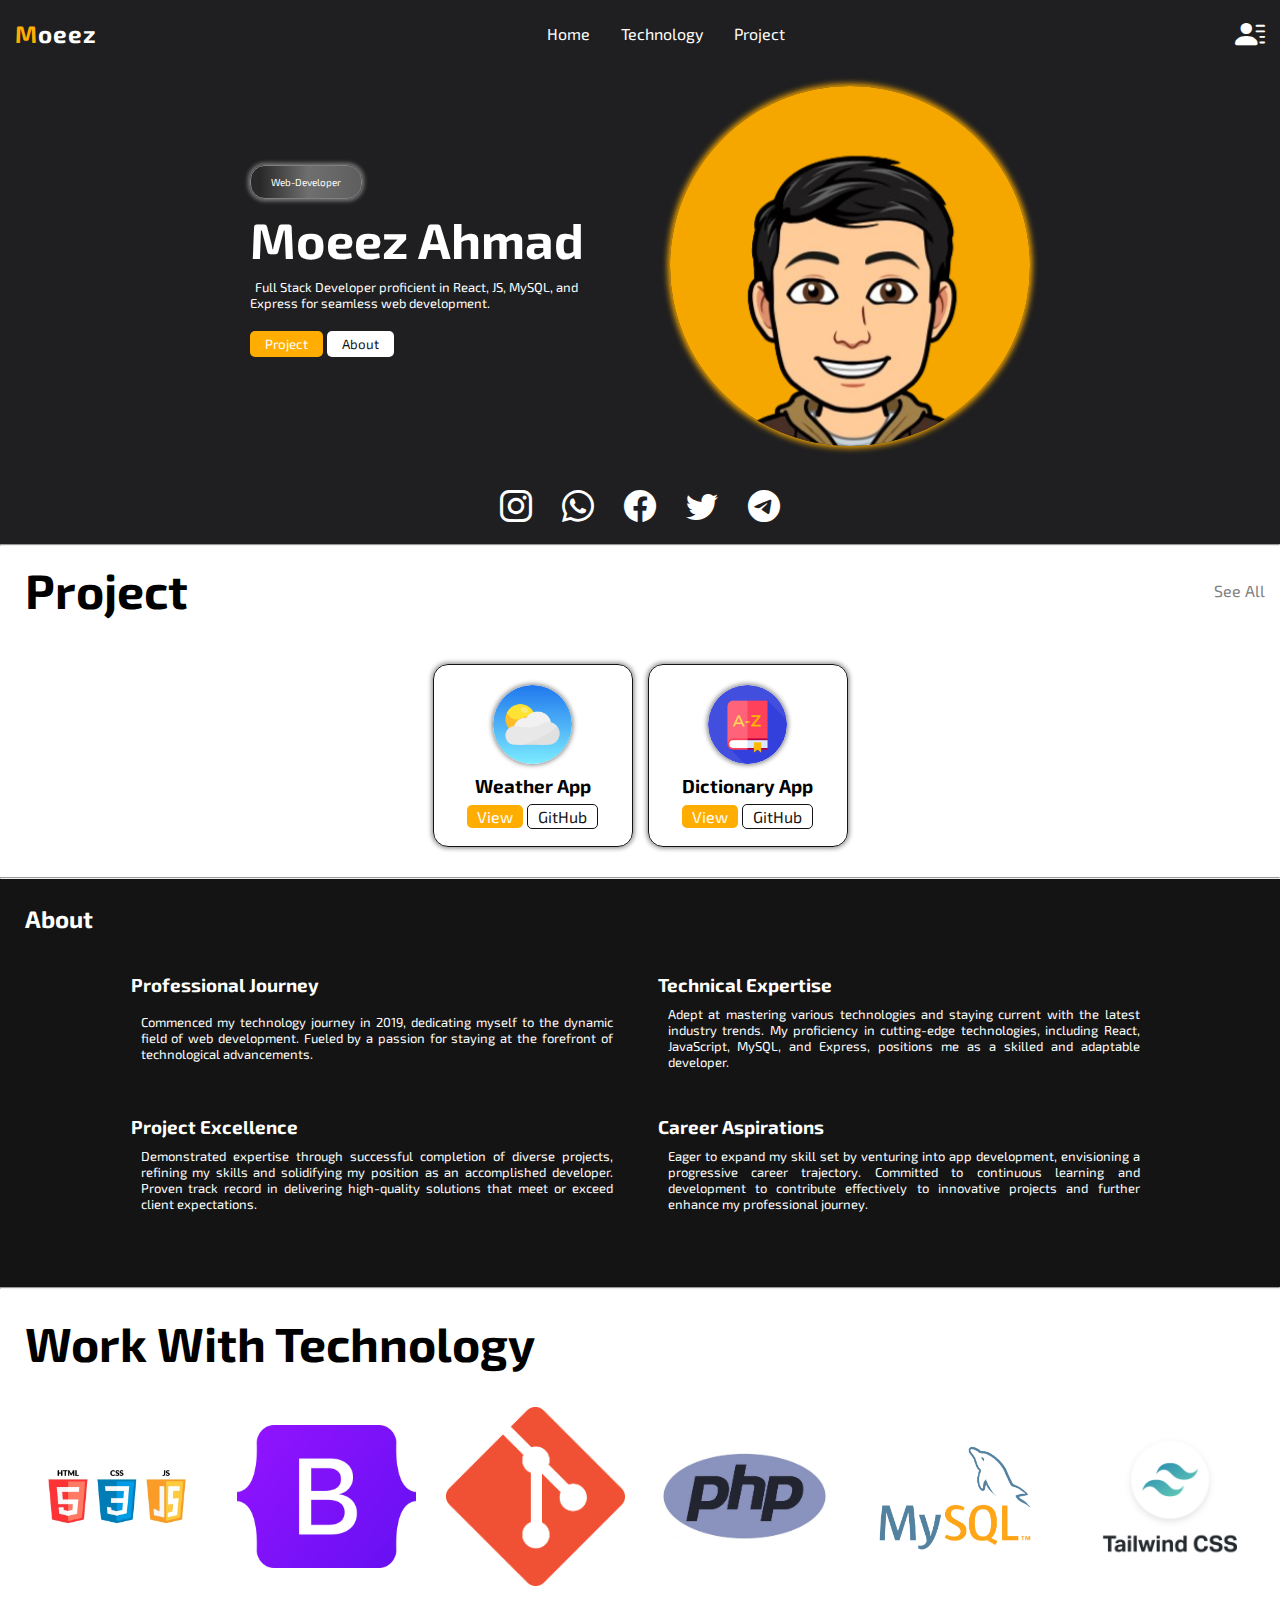
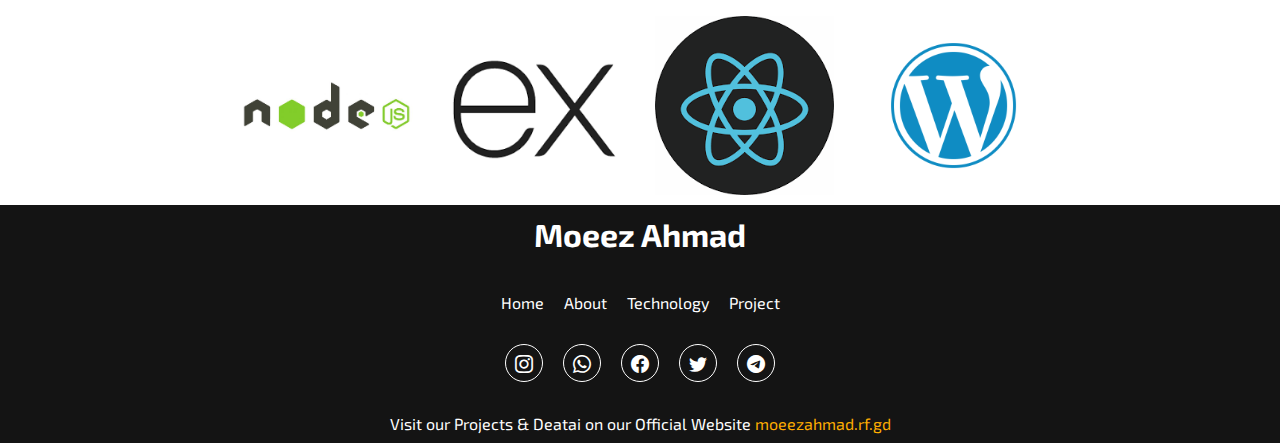
==== index.html @ 416e722a "with 2 project" ====
<!DOCTYPE html>
<html lang="en">

<head>
    <meta charset="UTF-8">
    <meta name="viewport" content="width=device-width, initial-scale=1.0">
    <title>Moeez Ahmad</title>
    <link rel="stylesheet" href="css/style.css">
    <link rel="stylesheet" href="css/about.css">
    <link rel="stylesheet" href="css/navbar.css">
    <link rel="stylesheet" href="css/footer.css">
    <link rel="stylesheet" href="css/technology.css">
    <link rel="stylesheet" href="css/project.css">
    <link rel="stylesheet" href="https://cdn.jsdelivr.net/npm/bootstrap-icons@1.11.3/font/bootstrap-icons.min.css">
</head>

<body oncontextmenu="return false">
    <section id="home">
        <nav>
            <h2><span class="yello-text">M</span><span>oeez</span></h2>

            <ul id="option">
                <a href="#section1">Home</a>
                <a href="#technology">Technology</a>
                <a href="#project">Project</a>
            </ul>


            <div id="option-box">
                <input type="checkbox" id="hidden" style="display: none;">
                <label for="hidden"><i id="logo" class="bi bi-person-lines-fill" for="hidden"></i></label>
                <ul id="social-link">
                    <li><a href="https://www.instagram.com/its_moeez_ahmad/"><i class="bi bi-instagram"></i></a></li>
                    <li><a href="https://api.whatsapp.com/send?phone=923259491349"><i class="bi bi-whatsapp"></i></a>
                    </li>
                    <li><a href="https://www.facebook.com/moeez643"><i class="bi bi-facebook"></i></a></li>
                    <li><a href="https://twitter.com/moeez_ahmadd"><i class="bi bi-twitter"></i></a></li>
                    <li><a href="https://t.me/its_moeez_ahmad"><i class="bi bi-telegram"></i></a></li>
                </ul>

                <div id="menu-bar">
                    <input type="checkbox" id="menu" style="display: none;">
                    <label for="menu"><i id="menu-logo" class="bi bi-list" for="menu"></i></label>
                    <ul id="option2">
                        <li>Home</li>
                        <li>About</li>
                        <li>Project</li>
                    </ul>
                </div>
            </div>
        </nav>

        <section id="middle-section">
            <div id="middle-section-p1">
                <div id="details">
                    <span>Web-Developer</span>
                    <h1>Moeez Ahmad</h1>
                    <p>Full Stack Developer proficient in React, JS, MySQL, and Express for seamless web development.
                    </p>
                    <div>
                        <button id="project-btn">Project</button>
                        <button id="about-btn">About</button>
                    </div>
                </div>
            </div>
            <div>
                <img src="avatar.png" alt="">
            </div>
        </section>

        <section id="link-section">
            <ul>
                <li><a href="https://www.instagram.com/its_moeez_ahmad/"><i class="bi bi-instagram"></i></a></li>
                <li><a href="https://api.whatsapp.com/send?phone=923259491349"><i class="bi bi-whatsapp"></i></a></li>
                <li><a href="https://www.facebook.com/moeez643"><i class="bi bi-facebook"></i></a></li>
                <li><a href="https://twitter.com/moeez_ahmadd"><i class="bi bi-twitter"></i></a></li>
                <li><a href="https://t.me/its_moeez_ahmad"><i class="bi bi-telegram"></i></a></li>
            </ul>
        </section>
    </section>
    <hr>
    <section id="project">
        <div id="project-top">
            <h1 id="project-text">Project</h1>
            <a href="project.html" style="font-size: 1rem;">See All</a>
        </div>
        <div id="project-bottom">
            <!--cards-->

            <!-- <div class="card">
                <img src="project-img/weather.png" alt="">
                <h3>Weather App</h3>
                <div>
                    <button id="view">View</button>
                    <button id="github">GitHub</button>
                </div>
            </div> -->

            <!--/cards-->
            
        </div>
    </section>
    <hr>
    <section id="about">
        <h1>About</h1>
        <div id="project-bottom">
            <div>
                <h3>Professional Journey</h3>
                <p>Commenced my technology journey in 2019, dedicating myself to the dynamic field of web development.
                    Fueled by a passion for staying at the forefront of technological advancements.</p>
            </div>
            <div>
                <h3>Technical Expertise</h3>
                <p>Adept at mastering various technologies and staying current with the latest industry trends. My
                    proficiency in cutting-edge technologies, including React, JavaScript, MySQL, and Express, positions
                    me as a skilled and adaptable developer.</p>
            </div>
            <div>
                <h3>Project Excellence</h3>
                <p>Demonstrated expertise through successful completion of diverse projects, refining my skills and
                    solidifying my position as an accomplished developer. Proven track record in delivering high-quality
                    solutions that meet or exceed client expectations.</p>
            </div>
            <div>
                <h3>Career Aspirations</h3>
                <p>Eager to expand my skill set by venturing into app development, envisioning a progressive career
                    trajectory. Committed to continuous learning and development to contribute effectively to innovative
                    projects and further enhance my professional journey.</p>
            </div>
        </div>
        </div>

    </section>
    <hr>
    <section id="technology">
        <div id="technology-middle">
            <h1>Work With Technology</h1>
        </div>
        <div id="technology-bottom">
            <div> <img src="images/basic.png" alt=""> </div>
            <div> <img src="images/bootstrap.png" alt=""> </div>
            <div> <img src="images/git.png" alt=""> </div>
            <div> <img src="images/php.jpg" alt=""> </div>
            <div> <img src="images/MySQL.png" alt=""> </div>
            <div> <img src="images/tailwind.png" alt=""> </div>
            <div> <img src="images/nodejs.jpg" alt=""> </div>
            <div> <img src="images/e.jpg" alt=""> </div>
            <div> <img src="images/react.png" alt=""> </div>
            <div> <img src="images/WordPress.png" alt=""> </div>
        </div>
    </section>

    <footer>
        <h1>Moeez Ahmad</h1>
        <ul>
            <a href="#home">
                <li>Home</li>
            </a>
            <a href="#about">
                <li>About</li>
            </a>
            <a href="#technology">
                <li>Technology</li>
            </a>
            <a href="#project   ">
                <li>Project</li>
            </a>
        </ul>
        <ul>
            <li><a href="https://www.instagram.com/its_moeez_ahmad/"><i class="bi bi-instagram"></i></a></li>
            <li><a href="https://api.whatsapp.com/send?phone=923259491349"><i class="bi bi-whatsapp"></i></a></li>
            <li><a href="https://www.facebook.com/moeez643"><i class="bi bi-facebook"></i></a></li>
            <li><a href="https://twitter.com/moeez_ahmadd"><i class="bi bi-twitter"></i></a></li>
            <li><a href="https://t.me/its_moeez_ahmad"><i class="bi bi-telegram"></i></a></li>
        </ul>
        <div>
            <p>Visit our Projects & Deatai on our Official Website <a href="https://moeezahmad.rf.gd"
                    style="color: #ffae01;">moeezahmad.rf.gd</a></p>
        </div>
    </footer>
</body>
<script src="Script/script.js"></script>
<script src="Script/card.js"></script>

</html>
---- css/style.css ----
@import url("https://fonts.googleapis.com/css2?family=Exo+2&family=Sevillana&display=swap");

* {
  margin: 0;
  padding: 0;
  box-sizing: border-box;
  font-family: "Exo 2", sans-serif;
}
body {
  height: auto;
}
a {
  text-decoration: none;
  color: white;
}
.yello-text {
  color: #ffae01;
}

@import url("https://fonts.googleapis.com/css2?family=Exo+2&family=Sevillana&display=swap");

* {
  margin: 0;
  padding: 0;
  box-sizing: border-box;
  font-family: "Exo 2", sans-serif;
}
body {
  height: auto;
}
a {
  text-decoration: none;
  color: white;
}
.yello-text {
  color: #ffae01;
}

@import url("https://fonts.googleapis.com/css2?family=Exo+2&family=Sevillana&display=swap");

* {
  margin: 0;
  padding: 0;
  box-sizing: border-box;
  font-family: "Exo 2", sans-serif;
}
body {
  height: auto;
}
a {
  text-decoration: none;
  color: white;
}
.yello-text {
  color: #ffae01;
}

@import url("https://fonts.googleapis.com/css2?family=Exo+2&family=Sevillana&display=swap");

* {
  margin: 0;
  padding: 0;
  box-sizing: border-box;
  font-family: "Exo 2", sans-serif;
}
body {
  height: auto;
}
a {
  text-decoration: none;
  color: white;
}
.yello-text {
  color: #ffae01;
}
---- css/about.css ----
#about {
    background-color: #141414;
    color: white;
    padding: 25px;
  }
  #about h1 {
    font-size: 1.5rem;
  }
  #about > div {
    display: flex;
    flex-direction: row;
    flex-wrap: wrap;
  }
  
  #about > div > div {
    padding: 10px;
    display: flex;
    flex-wrap: wrap;
    width: 40vw;  
    border-radius: 10px;
    & p {
      padding: 10px;
      font-size: small;
      text-align: justify;
    }
  }
  
  
  @media (max-width:620px) {
      #about > div > div {
          width: 90vw;
      } 
       p{
          width: 90vh;
      }
  }
---- css/navbar.css ----
#home {
    background-color: #1f1f21;
    color: white;
    display: flex;
    flex-direction: column;
    justify-content: space-between;
    /* padding-bottom:5vh ; */
  }
  nav {
    display: flex;
    justify-content: space-between;
    padding: 15px;
    align-items: center;
    & h2 {
      letter-spacing: 1px;
    }
    #option {
      display: flex;
      margin: 0 15px;
      list-style: none;
      & a {
        margin: 0 10px;
        box-shadow: inset 0 0 0 0 #ffae01;
        color: white;
        padding: 3px 0.35rem;
        transition: color 0.3s ease-in-out, box-shadow 0.3s ease-in-out;
      }
      & a:hover {
        box-shadow: inset 100px 0 0 0 #ffae01;
        color: white;
        cursor: pointer;
      }
    }
  
    & div {
      color: white;
      font-size: 30px;
      #logo {
        transition: all 1s;
        display: inline-block;
        transform: rotate(0deg); /* Adjust as needed */
      }
      & ul {
        display: flex;
        transition: all 1s;
        position: absolute;
        right: 15px;
        gap: 10px;
        top: -400px;
        list-style: none;
  
        flex-direction: column;
        & li a {
          color: white;
          border-radius: 100px;
        }
        & li:hover {
          color: white;
          cursor: pointer;
          border-radius: 100px;
        }
      }
    }
  
    #menu-bar {
      & label {
        display: none;
        .bi {
          transform: rotate(0deg);
          display: block;
          transition: all 1s;
        }
      }
    }
  }
  #menu-bar #option2 {
    position: absolute;
    display: flex;
    flex-direction: column;
    top: -200px;
    font-size: medium;
    transition: all 0.5s;
  }
  @media (max-width: 450px) {
    nav {
      #option {
        display: none;
      }
      #option-box {
        display: flex;
        gap: 10px;
        #menu-bar {
          & label {
            display: block;
          }
        }
      }
    }
  }
  #middle-section {
    display: flex;
    flex-direction: row;
    justify-content: center;
    gap: 20px;
    flex-wrap: wrap-reverse;
  }
  #middle-section > div {
    width: 400px;
    height: 400px;
    padding: 20px;
    display: grid;
    place-items: center;
    justify-content: left;
    #details {
      display: flex;
      flex-direction: column;
      gap: 10px;
      & h1 {
        font-size: 50px;
      }
      & p {
        font-size: small;
        text-indent: 5px;
      }
      & span {
        border: 1px solid gray;
        align-self: flex-start;
        padding: 10px 20px;
        font-size: x-small;
        border-radius: 15px;
        background: rgb(41, 41, 41);
        background: linear-gradient(
          90deg,
          rgba(41, 41, 41, 1) 8%,
          rgba(111, 111, 111, 1) 52%,
          rgb(94, 94, 94) 100%
        );
        transition: all 1s;
        cursor: default;
        box-shadow: 0 0 4px 2px #7c7c7c;
      }
      & span:hover {
        background: rgb(41, 41, 41);
        background: linear-gradient(
          90deg,
          rgb(145, 145, 145) 100% rgb(136, 136, 136) 52%,
          rgb(126, 126, 126) 8%
        );
        box-shadow: 0 0 14px 2px #7c7c7c;
      }
      & div {
        & button {
          padding: 5px 15px;
          border-radius: 5px;
          border: 0;
          margin: 10px 0;
        }
        #project-btn {
          background-color: #ffae01;
          color: white;
        }
        #project-btn:hover {
          background-color: white;
          color: #ffae01;
        }
        #about-btn {
          background-color: white;
          color: #141414;
        }
        #about-btn:hover {
          background-color: #141414;
          color: white;
        }
      }
    }
    & img {
      border-radius: 300px;
      width: 100%;
      height: 100%;
      box-shadow: 0 0 6px 2px #ffae01;
      transition: all 0.5s;
    }
    & img:hover {
      box-shadow: 0 0 22px 2px #ffae01;
    }
  }
  @media (max-width: 820px) {
    #middle-section {
      gap: 0;
      & > div {
        width: 320px;
        height: 320px;
        /* display: block; */
  
        #details {
          /* display: block; */
          /* height: auto; */
          & h1 {
            font-size: xx-large;
            padding: 15px;
          }
        }
      }
      #middle-section-p1 {
        height: auto;
      }
    }
  }
  @media (max-width: 639px) {
    #middle-section {
      gap: 0;
      & > div {
        width: 310px;
        height: 300px;
        /* display: block; */
  
        #details {
          display: block;
          height: auto;
          & h1 {
            font-size: xx-large;
            padding: 15px;
          }
          & p{
            width: 300px;
          }
        }
      }
      #middle-section-p1 {
        height: auto;
      }
    }
  }
  @media (max-width: 600px) {
    #middle-section {
      gap: 0;
      & > div {
        width: 100%;
        height: 270px;
        display: flex;
        justify-content: center;
        /* display: block; */
  
        #details {
          display: block;
          height: auto;
          & span {
            padding: 5px;
          }
          & h1 {
            font-size: x-large;
            padding: 10px;
          }
        }
        & img {
          width: 240px;
        }
      }
      #middle-section-p1 {
        height: auto;
      }
    }
  }
  #link-section {
    padding: 20px;
    display: flex;
    justify-content: center;
    & ul {
      list-style: none;
      display: flex;
      gap: 30px;
      & li {
        font-size: xx-large;
      }
    }
  }
  @media (max-width: 350px) {
    #link-section {
      & ul {
        & li {
          font-size: x-large;
        }
      }
    }
  }
  @media (max-width: 300px) {
    #link-section {
      & ul {
        & li {
          font-size: large;
        }
      }
    }
  }
---- css/footer.css ----
footer {
    background-color: #141414;
    color: white;
    padding: 10px;
    display: flex;
    flex-direction: column;
    align-items: center;
    flex-wrap: wrap;
    gap: 40px;
    & h1 {
      text-align: center;
    }
    ul {
      display: flex;
      flex-direction: row;
      gap: 20px;
      flex-wrap: wrap;
      justify-content: center;
      list-style: none;
    }
    & i {
      color: #ffffff;
      font-size: large;
      border: 1px solid #ffffff;
      padding: 7px 9px;
      border-radius: 30px;
      transition: all 0.5s;
    }
    & i:hover {
      font-size: x-large;
      padding: 17px 14px;
    }
    & > div {
      display: flex;
      justify-content: center;
      & p {
        text-align: center;
        width: 90vw;
      }
    }
  }
---- css/technology.css ----
#technology {
    display: flex;
    flex-direction: column;
  
    #technology-bottom {
      display: flex;
      justify-content: space-around;
      flex-wrap: wrap;
      justify-content: center;
      gap: 10px;
      & div {
        display: flex;
        place-items: center;
        & img {
          width: 14vw;
          margin: 10px;
        }
      }
    }
    @media (max-width: 450px) {
      #technology-top,
      #technology-bottom {
        flex-wrap: wrap;
      }
    }
    #technology-middle {
      padding: 10px;
      font-size: 1.5rem;
      & h1 {
        margin: 15px;
      }
    }
  }
---- css/project.css ----
#project {
    border: none;
  }
  #project-top {
    display: flex;
    justify-content: space-between;
    align-items: center;
    font-size: 1.5rem;
    padding: 0 10px ;
    padding-right: 15px;
    & h1 {
      margin: 15px;
    }
    & a{
      color: gray;
      font-size: small;
    }
  }
  
  #project-bottom {
    display: flex;
    padding: 30px;
    flex-wrap: wrap;
    gap: 15px;
    justify-content: center;
  }
  
  .card {
    width: 200px;
    border: 1px solid #141414;
    border-radius: 15px;
    display: flex;
    flex-direction: column;
    align-items: center;
    gap: 10px;
    padding: 20px;
    box-shadow: 0 0 5px 1px gray;
    & img {
      width: 50%;
      border-radius: 100px;
      box-shadow: 0 0 5px 1px gray;
    }
    & a {
      padding: 2px 10px;
      border-radius: 5px;
      border: 0;
      margin: 10px 0;

    }
    #view {
      background-color: #ffae01;
      color: white;
    }
    #view:hover {
      background-color: white;
      border: 1px solid #ffae01;
      color: #ffae01;
    }
    #github {
      background-color: white;
      color: #141414;
      border: 1px solid #141414;
    }
    #github:hover {
      background-color: #141414;
      color: white;
    }
  }
  @media (max-width: 474px) {
    .card {
      flex-direction: row;
      width: 100%;
      justify-content: space-between;
      & img {
        width: 20%;
      }
    }
  }
  @media (max-width: 436px) {
    .card {
      & div {
        display: flex;
        flex-direction: column;
        align-items: end;
      }
    }
  }
  @media (max-width: 440px) {
    .card {
      & img {
        width: 20%;
      }
    }
  }
  @media (max-width: 440px) {
    .card {
      & h3 {
        font-size: medium;
      }
    }
  }
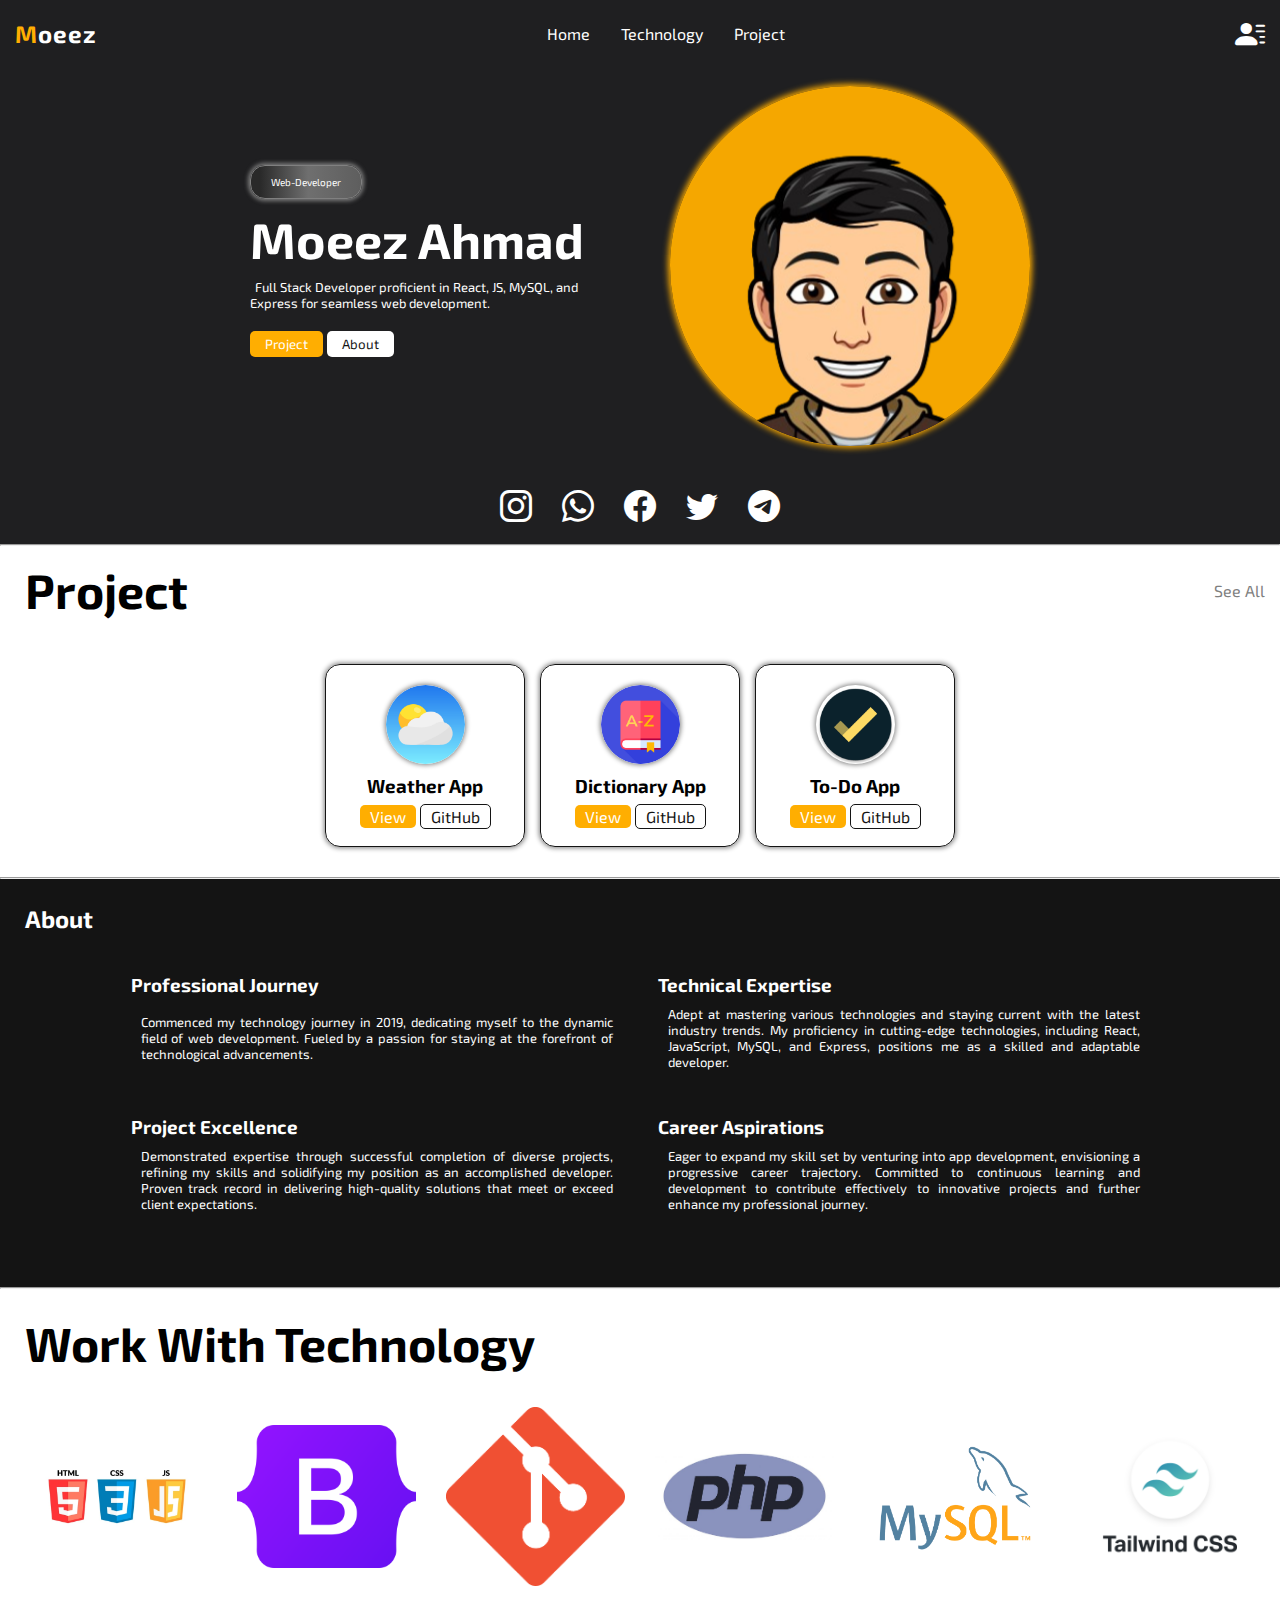
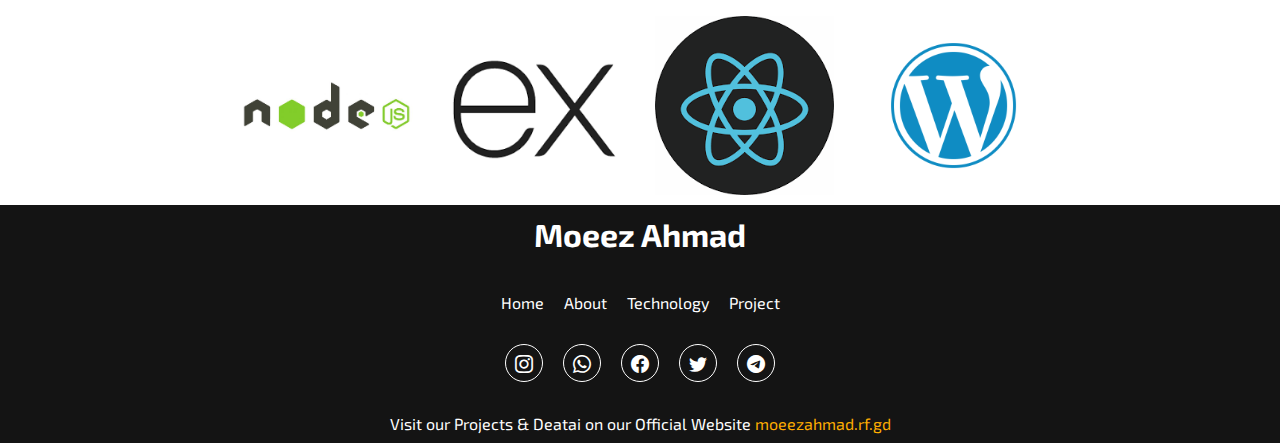
==== commit 3ae68bde: "with 3rd project todo app" ====
--- a/index.html
+++ b/index.html
@@ -82,7 +82,7 @@
     <section id="project">
         <div id="project-top">
             <h1 id="project-text">Project</h1>
-            <a href="project.html" style="font-size: 1rem;">See All</a>
+            <a href="projects.html" style="font-size: 1rem;">See All</a>
         </div>
         <div id="project-bottom">
             <!--cards-->
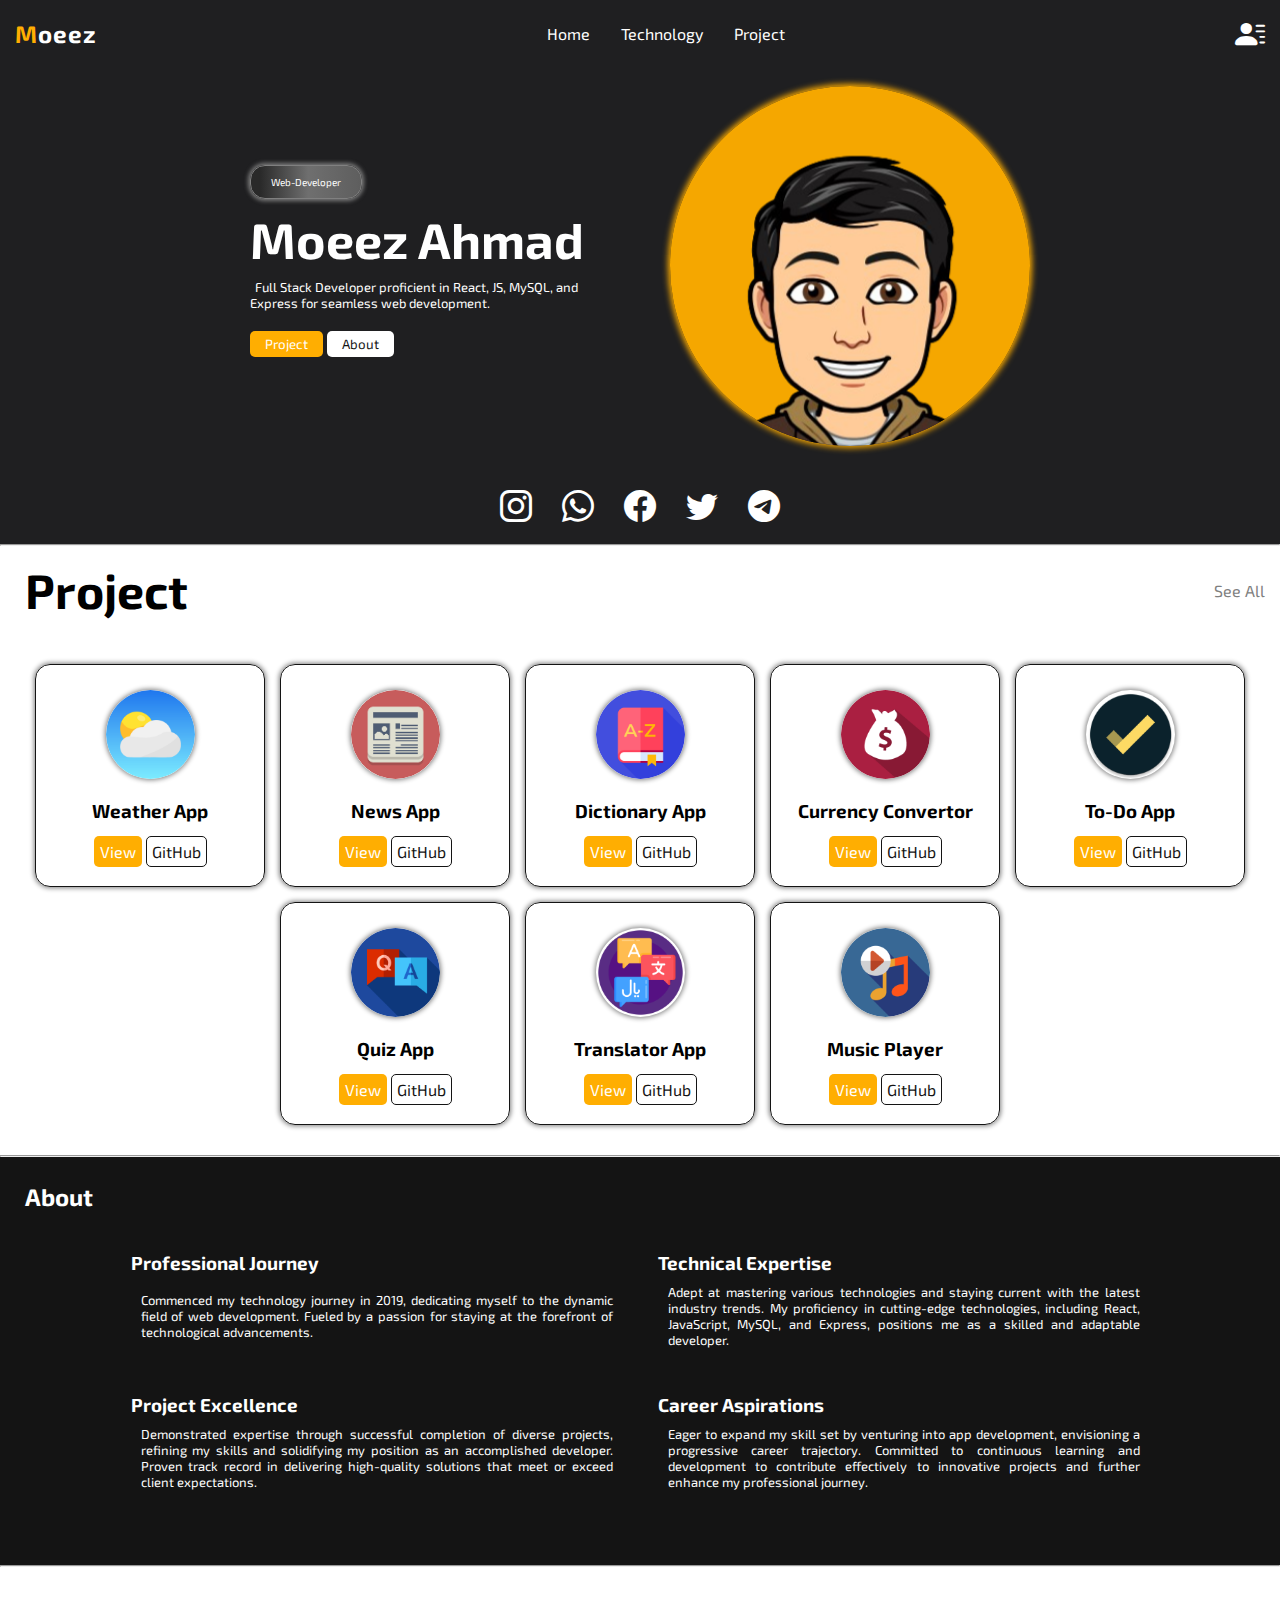
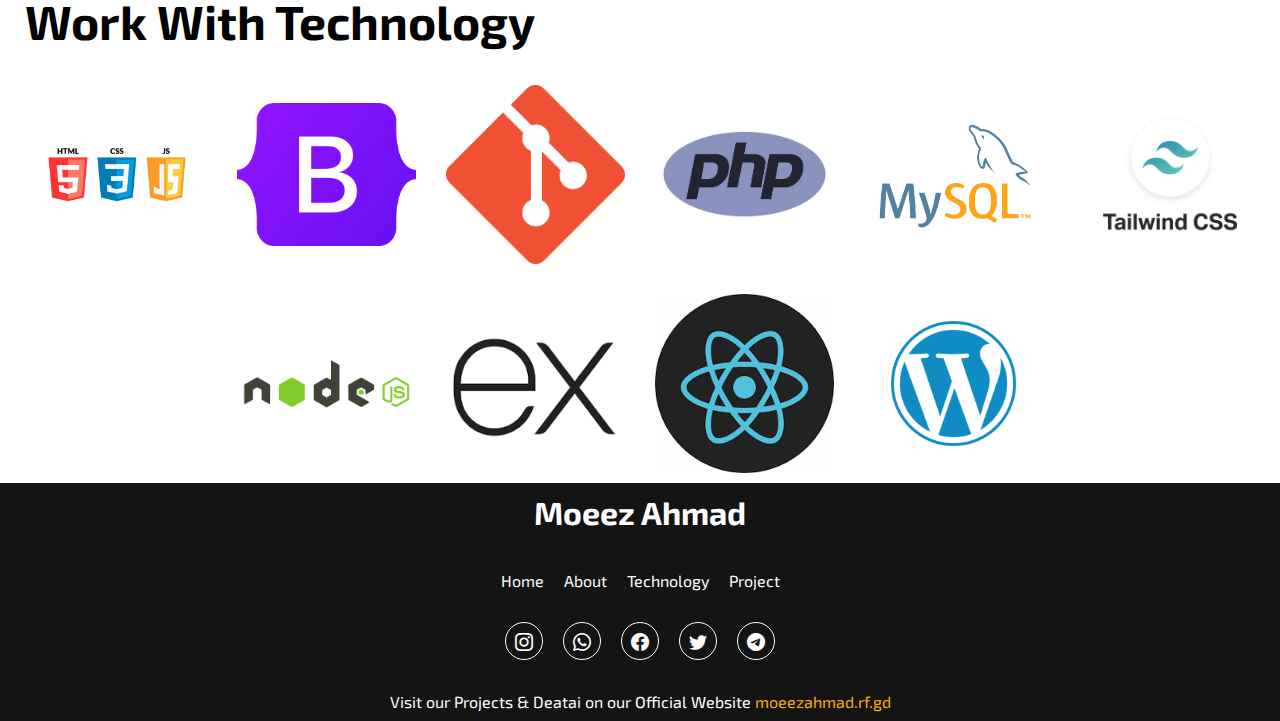
==== commit ef67a243: "updrated link of instagram" ====
--- a/index.html
+++ b/index.html
@@ -30,7 +30,7 @@
                 <input type="checkbox" id="hidden" style="display: none;">
                 <label for="hidden"><i id="logo" class="bi bi-person-lines-fill" for="hidden"></i></label>
                 <ul id="social-link">
-                    <li><a href="https://www.instagram.com/its_moeez_ahmad/"><i class="bi bi-instagram"></i></a></li>
+                    <li><a href="https://www.instagram.com/moeez_ahmadd/"><i class="bi bi-instagram"></i></a></li>
                     <li><a href="https://api.whatsapp.com/send?phone=923259491349"><i class="bi bi-whatsapp"></i></a>
                     </li>
                     <li><a href="https://www.facebook.com/moeez643"><i class="bi bi-facebook"></i></a></li>
@@ -70,7 +70,7 @@
 
         <section id="link-section">
             <ul>
-                <li><a href="https://www.instagram.com/its_moeez_ahmad/"><i class="bi bi-instagram"></i></a></li>
+                <li><a href="https://www.instagram.com/moeez_ahmadd/"><i class="bi bi-instagram"></i></a></li>
                 <li><a href="https://api.whatsapp.com/send?phone=923259491349"><i class="bi bi-whatsapp"></i></a></li>
                 <li><a href="https://www.facebook.com/moeez643"><i class="bi bi-facebook"></i></a></li>
                 <li><a href="https://twitter.com/moeez_ahmadd"><i class="bi bi-twitter"></i></a></li>
@@ -167,7 +167,7 @@
             </a>
         </ul>
         <ul>
-            <li><a href="https://www.instagram.com/its_moeez_ahmad/"><i class="bi bi-instagram"></i></a></li>
+            <li><a href="https://www.instagram.com/moeez_ahmadd"><i class="bi bi-instagram"></i></a></li>
             <li><a href="https://api.whatsapp.com/send?phone=923259491349"><i class="bi bi-whatsapp"></i></a></li>
             <li><a href="https://www.facebook.com/moeez643"><i class="bi bi-facebook"></i></a></li>
             <li><a href="https://twitter.com/moeez_ahmadd"><i class="bi bi-twitter"></i></a></li>
--- a/css/project.css
+++ b/css/project.css
@@ -1,103 +1,117 @@
 #project {
-    border: none;
+  border: none;
+}
+
+#project-top {
+  display: flex;
+  justify-content: space-between;
+  align-items: center;
+  font-size: 1.5rem;
+  padding: 0 10px;
+  padding-right: 15px;
+
+  & h1 {
+    margin: 15px;
   }
-  #project-top {
-    display: flex;
+
+  & a {
+    color: gray;
+    font-size: small;
+  }
+}
+
+#project-bottom {
+  display: flex;
+  padding: 30px;
+  flex-wrap: wrap;
+  gap: 15px;
+  justify-content: center;
+}
+
+.card {
+  width: 230px;
+  border: 1px solid #141414;
+  border-radius: 15px;
+  display: flex;
+  flex-direction: column;
+  align-items: center;
+  gap: 20px;
+  padding: 25px;
+  box-shadow: 0 0 5px 1px gray;
+
+  & img {
+    width: 50%;
+    border-radius: 100px;
+    box-shadow: 0 0 5px 1px gray;
+  }
+
+  & a {
+    padding: 2px 10px;
+    border-radius: 5px;
+    border: 0;
+    margin: 10px 0;
+
+  }
+
+  #view {
+    background-color: #ffae01;
+    color: white;
+    padding: 6px;
+  }
+
+  #view:hover {
+    background-color: white;
+    border: 1px solid #ffae01;
+    color: #ffae01;
+  }
+
+  #github {
+    background-color: white;
+    color: #141414;
+    border: 1px solid #141414;
+    padding: 5px;
+  }
+
+  #github:hover {
+    background-color: #141414;
+    color: white;
+  }
+}
+
+@media (max-width: 474px) {
+  .card {
+    flex-direction: row;
+    width: 100%;
     justify-content: space-between;
-    align-items: center;
-    font-size: 1.5rem;
-    padding: 0 10px ;
-    padding-right: 15px;
-    & h1 {
-      margin: 15px;
-    }
-    & a{
-      color: gray;
-      font-size: small;
+
+    & img {
+      width: 20%;
     }
   }
-  
-  #project-bottom {
-    display: flex;
-    padding: 30px;
-    flex-wrap: wrap;
-    gap: 15px;
-    justify-content: center;
-  }
-  
+}
+
+@media (max-width: 436px) {
   .card {
-    width: 200px;
-    border: 1px solid #141414;
-    border-radius: 15px;
-    display: flex;
-    flex-direction: column;
-    align-items: center;
-    gap: 10px;
-    padding: 20px;
-    box-shadow: 0 0 5px 1px gray;
-    & img {
-      width: 50%;
-      border-radius: 100px;
-      box-shadow: 0 0 5px 1px gray;
-    }
-    & a {
-      padding: 2px 10px;
-      border-radius: 5px;
-      border: 0;
-      margin: 10px 0;
-
-    }
-    #view {
-      background-color: #ffae01;
-      color: white;
-    }
-    #view:hover {
-      background-color: white;
-      border: 1px solid #ffae01;
-      color: #ffae01;
-    }
-    #github {
-      background-color: white;
-      color: #141414;
-      border: 1px solid #141414;
-    }
-    #github:hover {
-      background-color: #141414;
-      color: white;
+    & div {
+      display: flex;
+      flex-direction: column;
+      align-items: end;
     }
   }
-  @media (max-width: 474px) {
-    .card {
-      flex-direction: row;
-      width: 100%;
-      justify-content: space-between;
-      & img {
-        width: 20%;
-      }
+}
+
+@media (max-width: 440px) {
+  .card {
+    & img {
+      width: 20%;
     }
   }
-  @media (max-width: 436px) {
-    .card {
-      & div {
-        display: flex;
-        flex-direction: column;
-        align-items: end;
-      }
+}
+
+@media (max-width: 440px) {
+  .card {
+    & h3 {
+      font-size: medium;
     }
   }
-  @media (max-width: 440px) {
-    .card {
-      & img {
-        width: 20%;
-      }
-    }
-  }
-  @media (max-width: 440px) {
-    .card {
-      & h3 {
-        font-size: medium;
-      }
-    }
-  }
-  
-  +}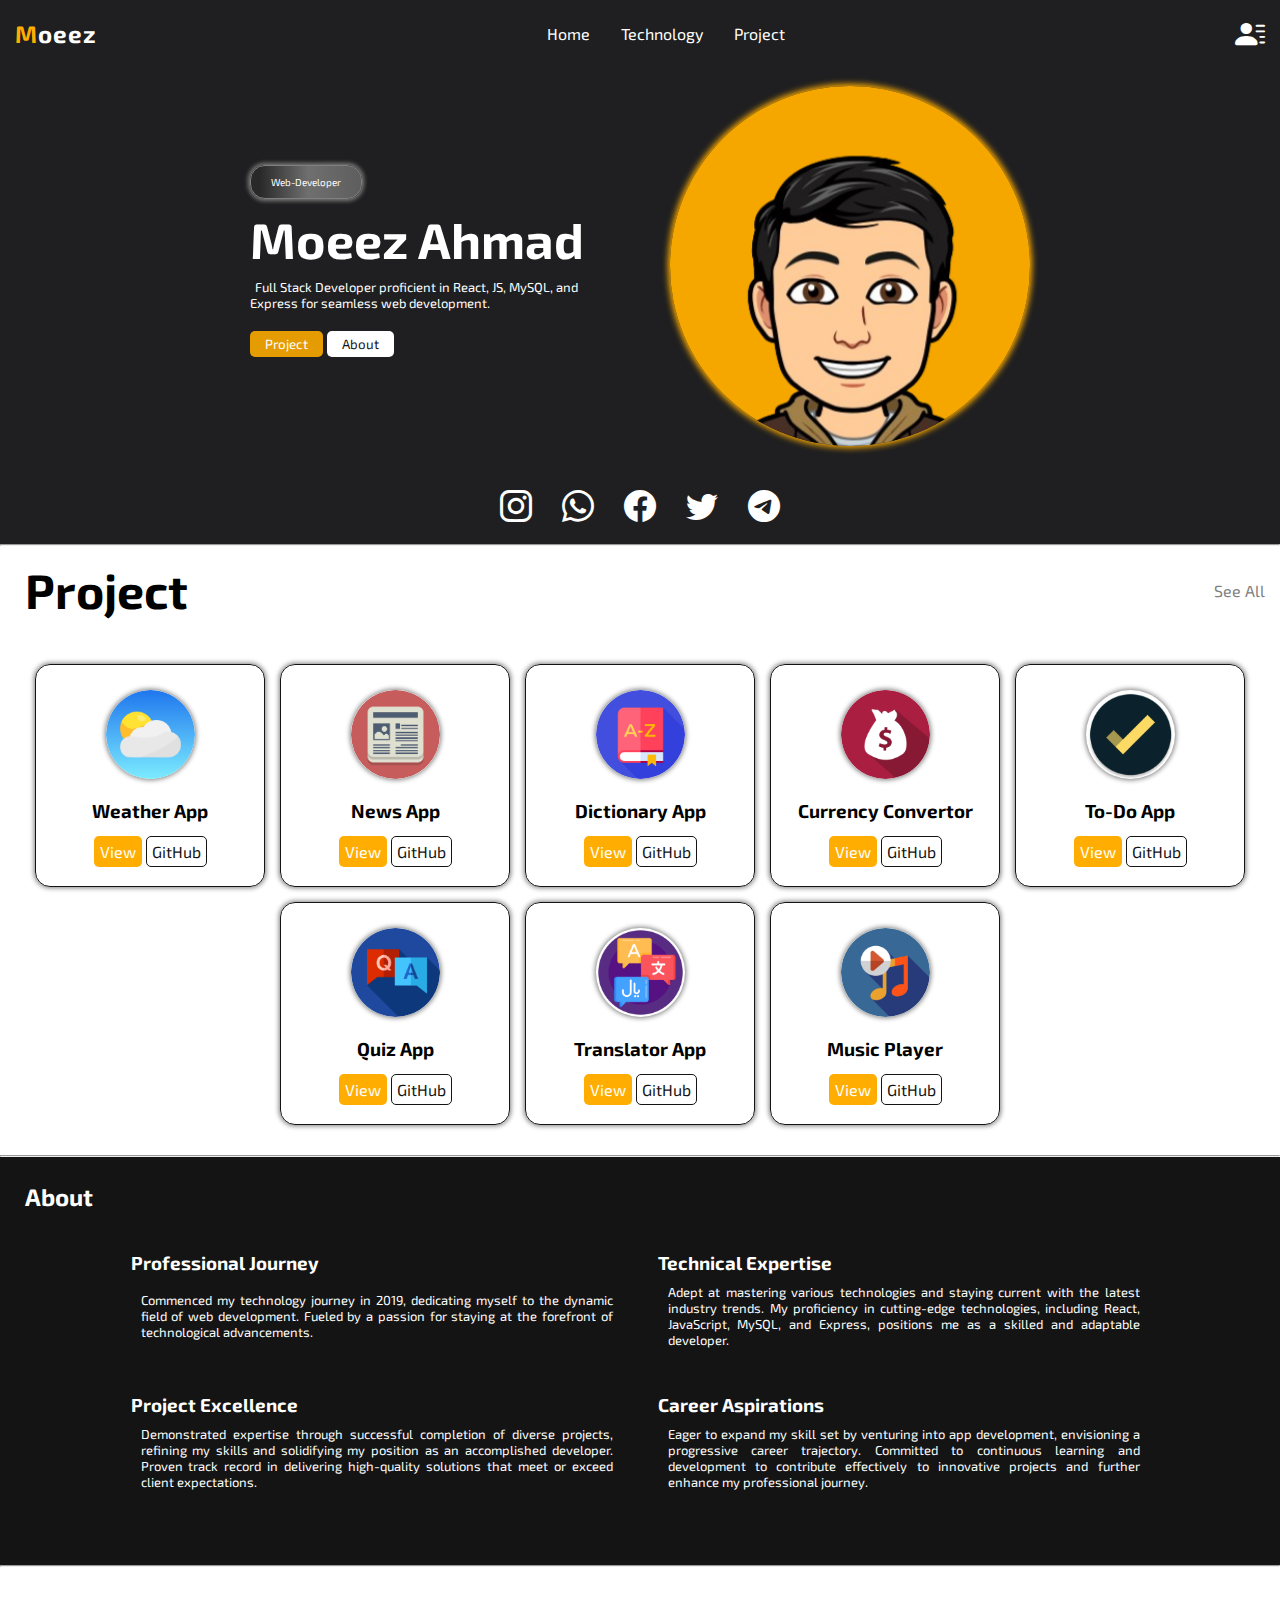
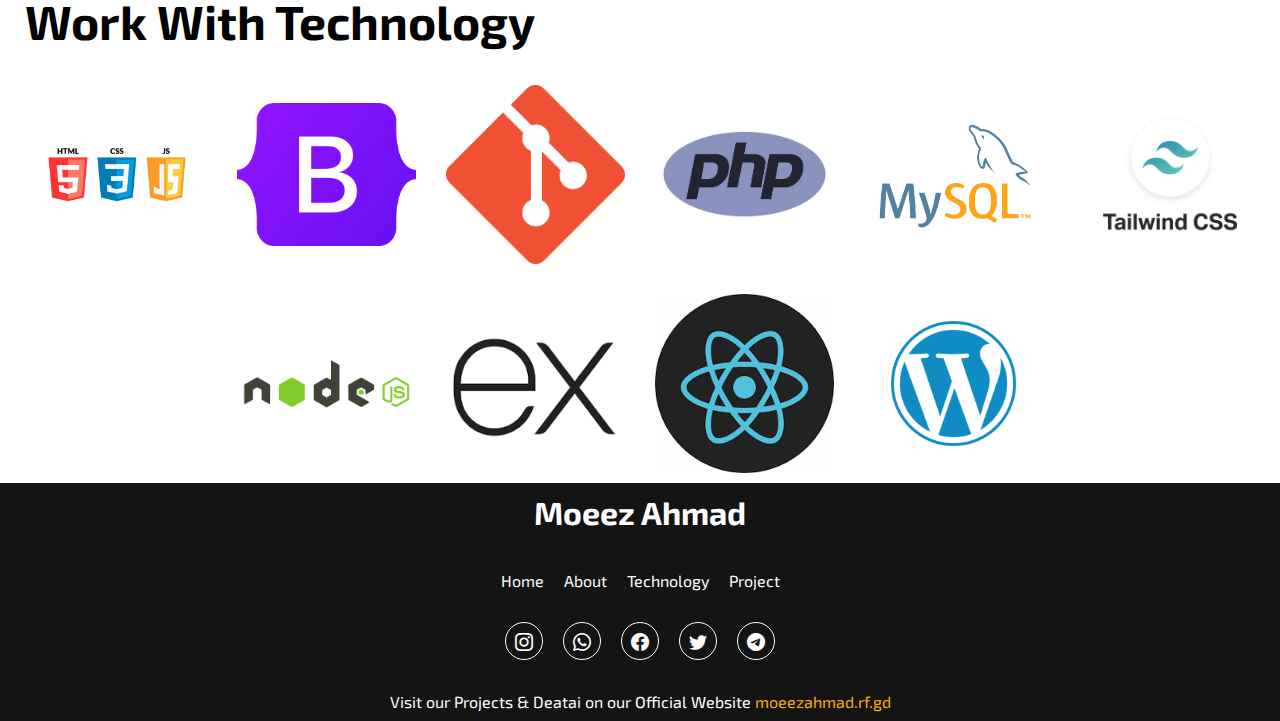
==== commit 947d7446: "just Update" ====
--- a/index.html
+++ b/index.html
@@ -42,9 +42,9 @@
                     <input type="checkbox" id="menu" style="display: none;">
                     <label for="menu"><i id="menu-logo" class="bi bi-list" for="menu"></i></label>
                     <ul id="option2">
-                        <li>Home</li>
-                        <li>About</li>
-                        <li>Project</li>
+                        <a href="#section1">Home</a>
+                <a href="#technology">Technology</a>
+                <a href="#project">Project</a>
                     </ul>
                 </div>
             </div>
@@ -58,8 +58,8 @@
                     <p>Full Stack Developer proficient in React, JS, MySQL, and Express for seamless web development.
                     </p>
                     <div>
-                        <button id="project-btn">Project</button>
-                        <button id="about-btn">About</button>
+                        <button onclick="window.location.href='#project'" id="project-btn">Project</button>
+                        <button onclick="window.location.href='#about'" id="about-btn">About</button>
                     </div>
                 </div>
             </div>
--- a/css/navbar.css
+++ b/css/navbar.css
@@ -156,8 +156,8 @@
           margin: 10px 0;
         }
         #project-btn {
-          background-color: #ffae01;
-          color: white;
+          background-color: #e49c02;
+          color: rgb(255, 255, 255);
         }
         #project-btn:hover {
           background-color: white;
